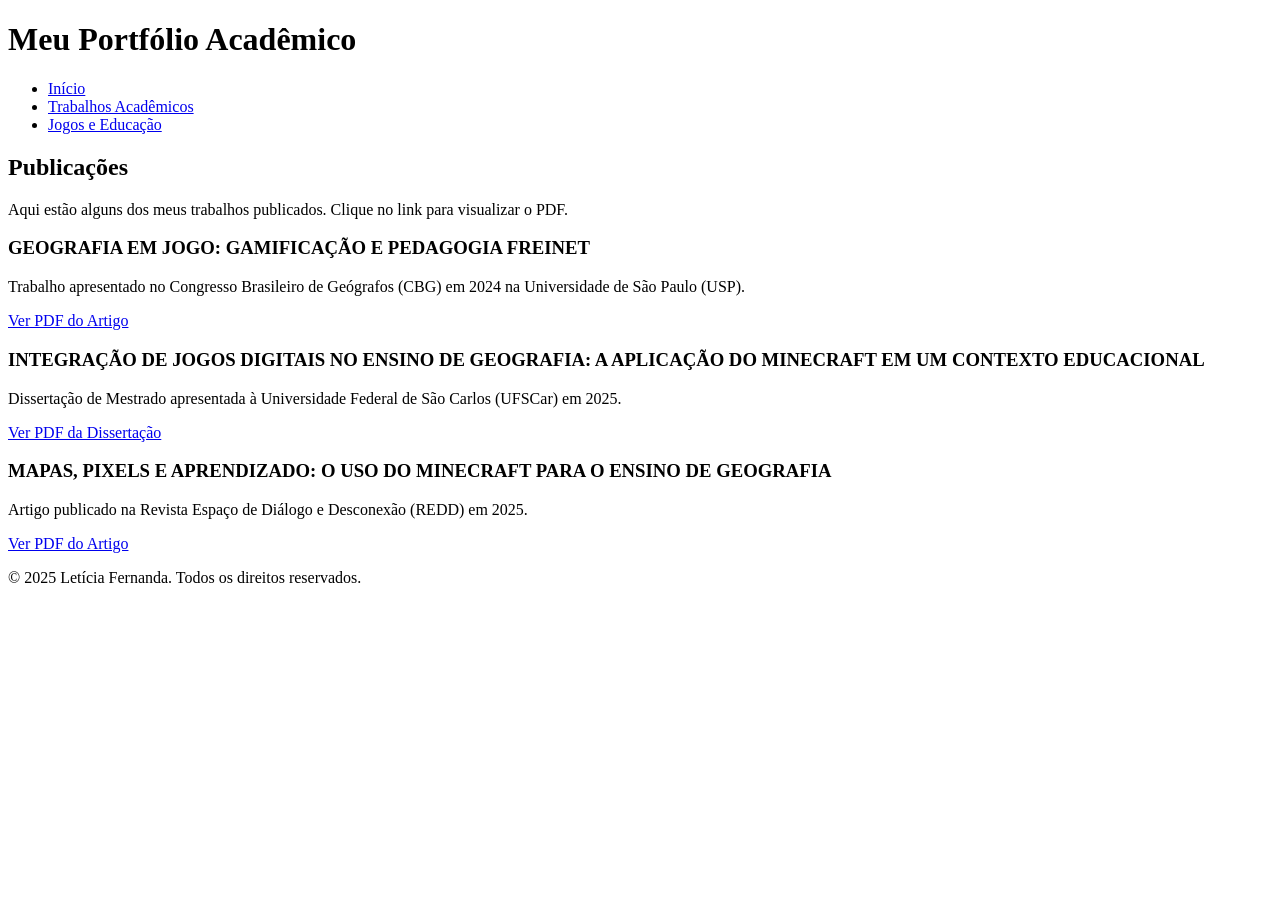
==== project.html @ 45554cac "commit 7 11-03-26" ====
<!DOCTYPE html>
<html lang="pt-br">
<head>
    <meta charset="UTF-8">
    <meta name="viewport" content="width=device-width, initial-scale=1.0">
    <title>Meus Trabalhos Acadêmicos</title>
    <link rel="stylesheet" href="project.css"> 
    <link rel="icon" href="img/logo_LF..png" type="image/png">
</head>
<body>
    <div class="container">
        <header class="site-header">
            <div class="site-title-container">
                <h1>Meu Portfólio Acadêmico</h1> </div>
            <nav>
                <ul>
                    <li>
                        <a href="index.html">Início</a>
                    </li>
                    <li>
                        <a href="project.html" class="active">Trabalhos Acadêmicos</a>
                    </li>
                    <li>
                        <a href="contact.html">Jogos e Educação</a>
                    </li>
                </ul>
            </nav>
        </header>

        <main>
            <h2>Publicações</h2>
            <p>Aqui estão alguns dos meus trabalhos publicados. Clique no link para visualizar o PDF.</p>

          <div class="lista-trabalhos">
    <article class="trabalho-item">
        <h3>GEOGRAFIA EM JOGO: GAMIFICAÇÃO E PEDAGOGIA FREINET</h3>
        <p>Trabalho apresentado no Congresso Brasileiro de Geógrafos (CBG) em 2024 na Universidade de São Paulo (USP).</p>
        <a href="arquivos/Artigo_CBG_2024.pdf" target="_blank" class="link-pdf">
            Ver PDF do Artigo
        </a>
    </article>

    <article class="trabalho-item">
        <h3>INTEGRAÇÃO DE JOGOS DIGITAIS NO ENSINO DE GEOGRAFIA: A APLICAÇÃO DO MINECRAFT EM UM CONTEXTO EDUCACIONAL</h3>
        <p>Dissertação de Mestrado apresentada à Universidade Federal de São Carlos (UFSCar) em 2025.</p>
        <a href="arquivos/Dissertacao_Leticia_2025.pdf" target="_blank" class="link-pdf">
            Ver PDF da Dissertação
        </a>
    </article>

    <article class="trabalho-item">
        <h3>MAPAS, PIXELS E APRENDIZADO: O USO DO MINECRAFT PARA O ENSINO DE GEOGRAFIA</h3>
        <p>Artigo publicado na Revista Espaço de Diálogo e Desconexão (REDD) em 2025.</p>
        <a href="arquivos/Artigo_Mapas_Pixels_2025.pdf" target="_blank" class="link-pdf">
            Ver PDF do Artigo
        </a>
    </article>
</div>
        </main>

        <footer>
            <p>&copy; 2025 Letícia Fernanda. Todos os direitos reservados.</p>
        </footer>
    </div>

        <script src="script.js"></script>
</body>
</html>
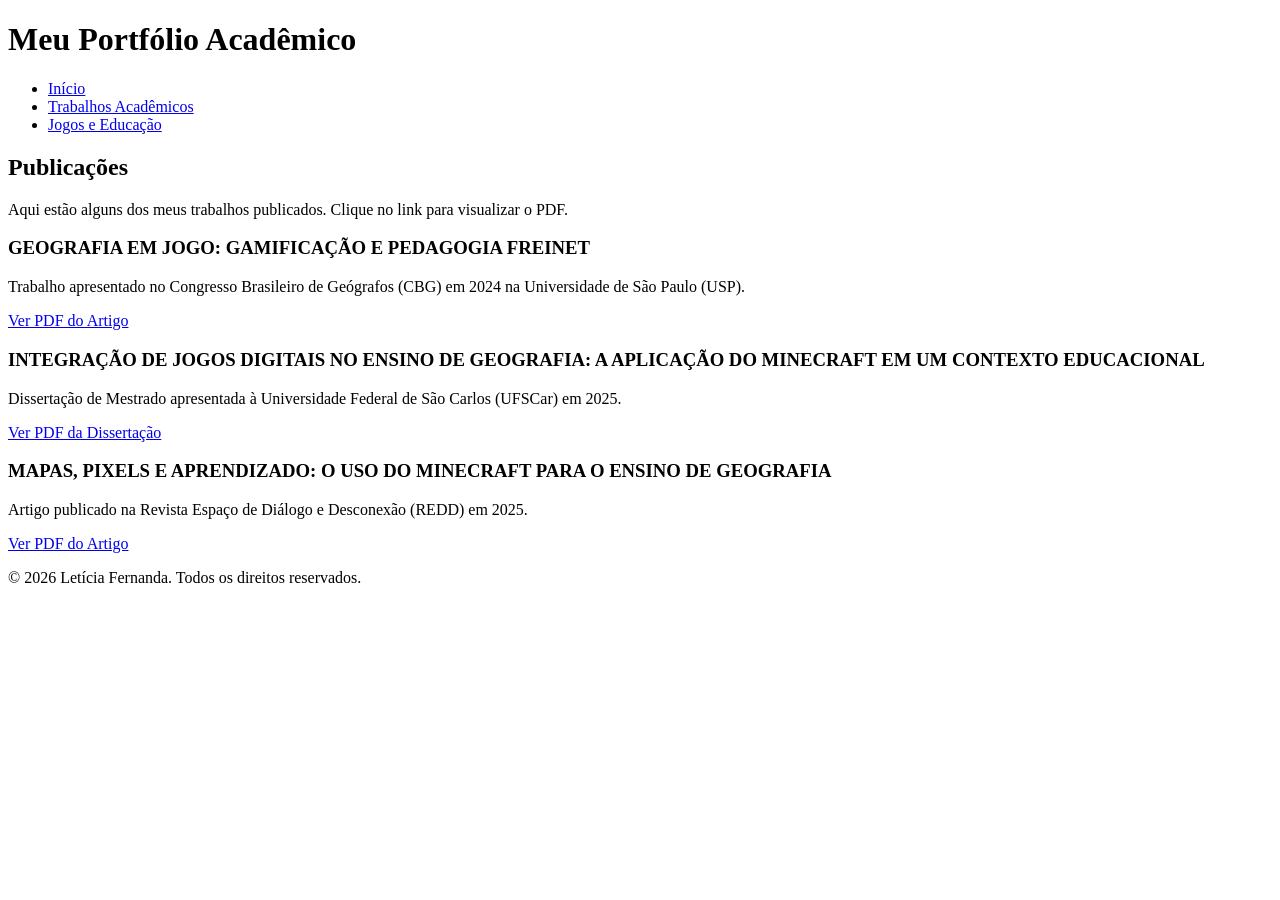
==== commit ac9d7cf4: "Alterações de data" ====
--- a/project.html
+++ b/project.html
@@ -59,7 +59,7 @@
         </main>
 
         <footer>
-            <p>&copy; 2025 Letícia Fernanda. Todos os direitos reservados.</p>
+            <p>&copy; 2026 Letícia Fernanda. Todos os direitos reservados.</p>
         </footer>
     </div>
 
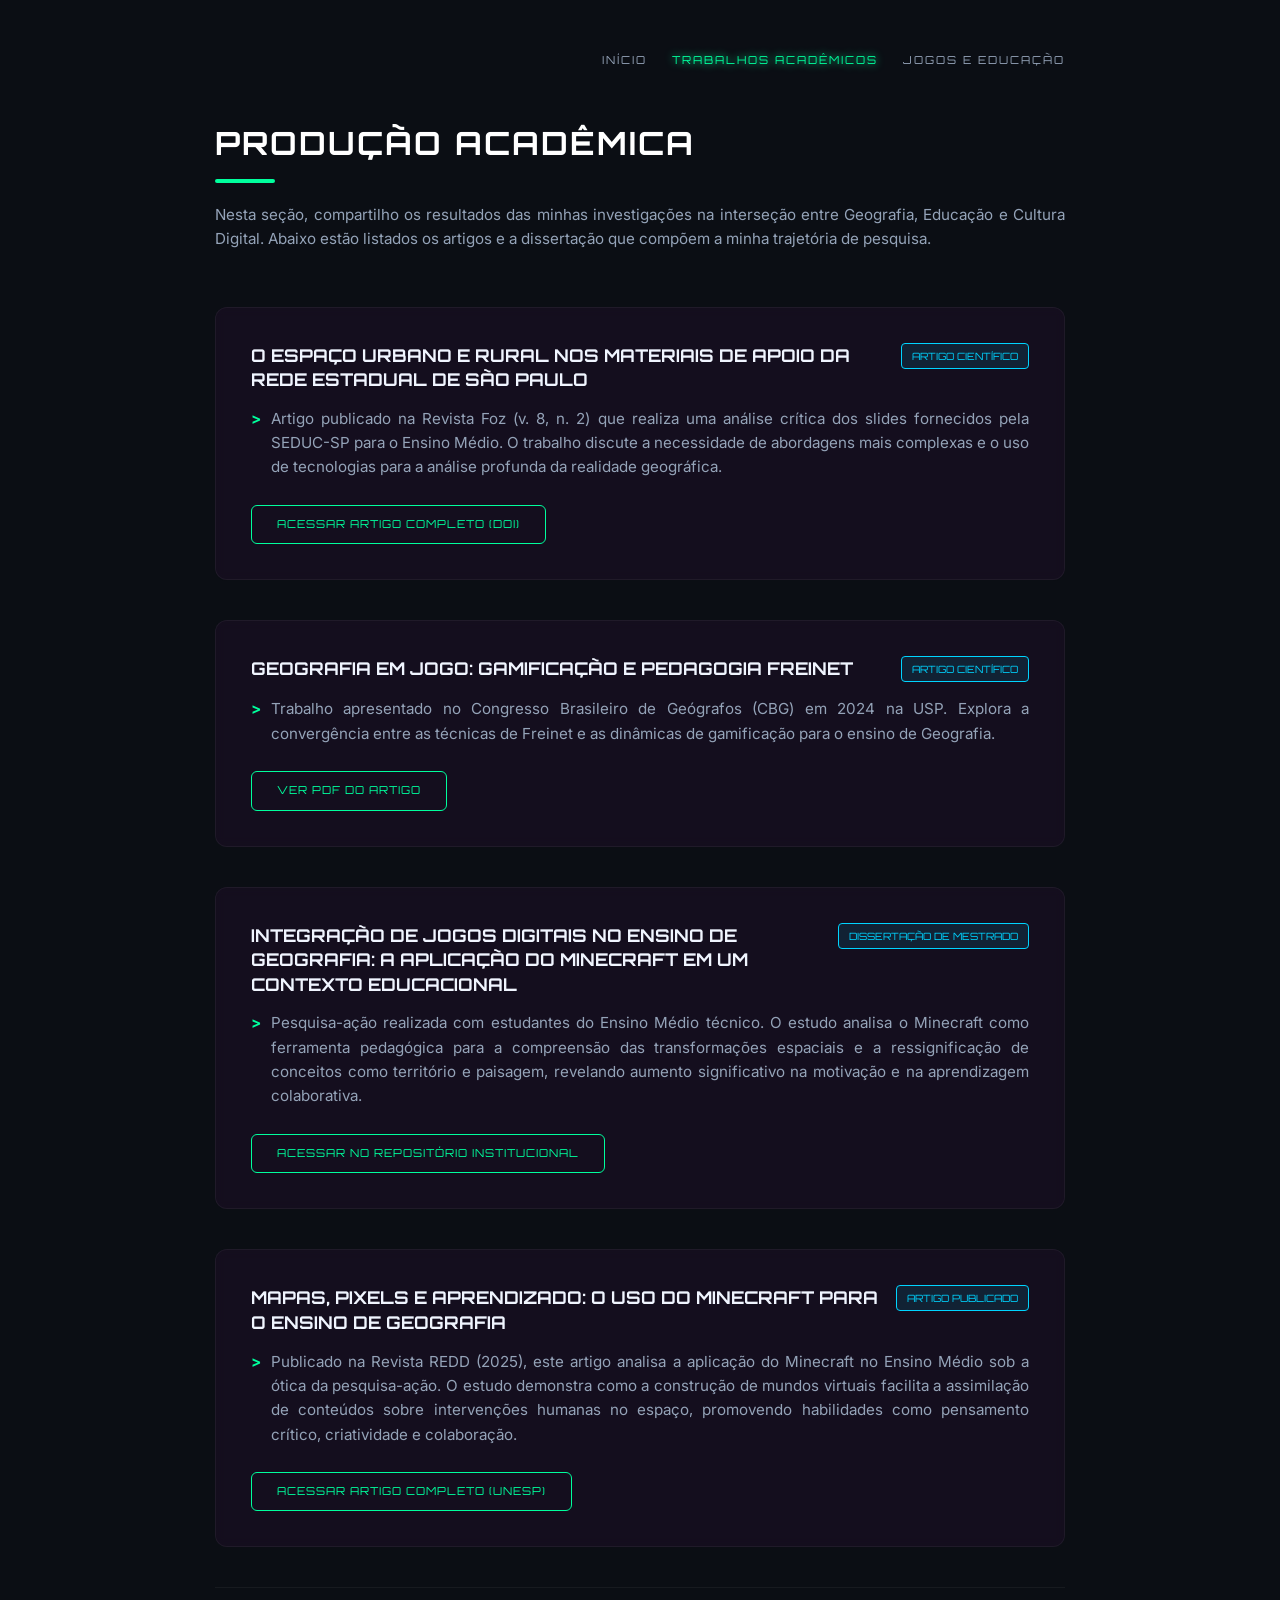
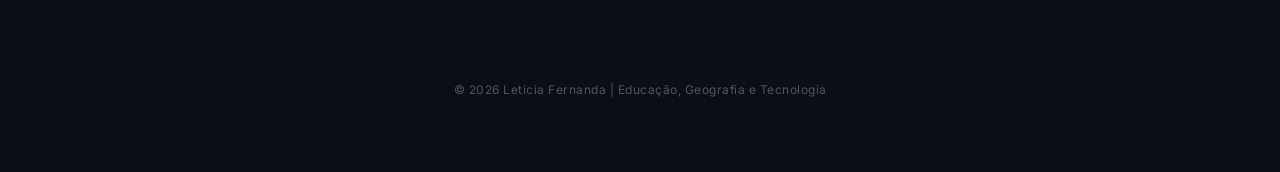
==== commit 74bb37c6: "commit 1 20-04-26" ====
--- a/project.html
+++ b/project.html
@@ -3,66 +3,301 @@
 <head>
     <meta charset="UTF-8">
     <meta name="viewport" content="width=device-width, initial-scale=1.0">
-    <title>Meus Trabalhos Acadêmicos</title>
-    <link rel="stylesheet" href="project.css"> 
+    <title>Trabalhos Acadêmicos | Letícia Fernanda</title>
     <link rel="icon" href="img/logo_LF..png" type="image/png">
+    <link rel="preconnect" href="https://fonts.googleapis.com" />
+    <link rel="preconnect" href="https://fonts.gstatic.com" crossorigin />
+    <link href="https://fonts.googleapis.com/css2?family=Inter:wght@300;400;600;700&family=Orbitron:wght@500;700&display=swap" rel="stylesheet" />
+    <style>
+        /* --- VARIÁVEIS DE CORES (Cyber-Map Theme) --- */
+        :root {
+          --bg-body: #0b0e14;
+          --accent-mint: #00ff9d;
+          --accent-blue: #00d4ff;
+          --text-primary: #f0f5ff;
+          --text-secondary: #94a3b8;
+          --card-bg: rgba(30, 15, 40, 0.5);
+        }
+
+        /* --- ESTILOS GERAIS --- */
+        body {
+          background-color: var(--bg-body);
+          color: var(--text-primary);
+          font-family: 'Inter', sans-serif;
+          margin: 0;
+          line-height: 1.6;
+          overflow-x: hidden;
+        }
+
+        /* Camada de padrão topográfico sutil */
+        .map-overlay {
+          position: fixed;
+          top: 0; 
+          left: 0; 
+          width: 100%; 
+          height: 100%;
+          background-image: url('https://www.transparenttextures.com/patterns/carbon-fibre.png'); 
+          opacity: 0.1;
+          z-index: -1;
+          pointer-events: none;
+        }
+
+        .container {
+          max-width: 850px;
+          margin: 0 auto;
+          padding: 0 20px;
+        }
+
+        /* --- NAVEGAÇÃO --- */
+        nav { 
+          padding: 30px 0; 
+        }
+
+        nav ul { 
+          list-style: none; 
+          padding: 0; 
+          display: flex; 
+          justify-content: flex-end; 
+          gap: 25px; 
+        }
+
+        nav a {
+          text-decoration: none;
+          color: var(--text-secondary);
+          font-family: 'Orbitron', sans-serif;
+          font-size: 11px;
+          letter-spacing: 2px;
+          text-transform: uppercase;
+          transition: 0.3s ease;
+        }
+
+        nav a:hover, 
+        nav a.active { 
+          color: var(--accent-mint); 
+          text-shadow: 0 0 8px var(--accent-mint); 
+        }
+
+        /* --- HEADER DA PÁGINA --- */
+        header { 
+          padding-bottom: 40px; 
+          text-align: left; 
+        }
+
+        h1 {
+          font-family: 'Orbitron', sans-serif;
+          font-size: 2em;
+          margin: 0 0 10px 0;
+          color: #fff;
+          text-transform: uppercase;
+          letter-spacing: 2px;
+        }
+
+        .header-line {
+          width: 60px;
+          height: 4px;
+          background: var(--accent-mint);
+          border-radius: 2px;
+          margin-bottom: 20px;
+        }
+
+        .intro-text {
+          color: var(--text-secondary);
+          text-align: justify;
+          font-size: 0.95em;
+          max-width: 100%; 
+        }
+
+        /* --- CARTÕES DE TRABALHOS (CARDS) --- */
+        .card {
+          background-color: var(--card-bg);
+          padding: 35px;
+          border-radius: 12px;
+          margin-bottom: 40px !important;
+          border: 1px solid rgba(255, 255, 255, 0.05);
+          backdrop-filter: blur(5px);
+          transition: transform 0.3s ease, border-color 0.3s ease;
+          display: block;
+        }
+
+        .card:hover {
+          transform: translateY(-5px);
+          border-color: rgba(0, 255, 157, 0.2);
+        }
+
+        .work-header {
+          display: flex;
+          justify-content: space-between;
+          align-items: flex-start;
+          margin-bottom: 15px;
+          gap: 15px;
+        }
+
+        .work-category {
+          font-family: 'Orbitron', sans-serif;
+          font-size: 10px;
+          background: rgba(0, 212, 255, 0.1);
+          color: var(--accent-blue);
+          padding: 4px 10px;
+          border-radius: 4px;
+          border: 1px solid var(--accent-blue);
+          text-transform: uppercase;
+          white-space: nowrap;
+        }
+
+        h3 {
+          font-family: 'Orbitron', sans-serif;
+          color: var(--text-primary);
+          font-size: 1.1em;
+          text-transform: uppercase;
+          margin: 0;
+          line-height: 1.4;
+          text-align: left;
+        }
+
+        .work-description {
+          color: var(--text-secondary);
+          font-size: 0.95em;
+          margin: 15px 0 25px 0;
+          text-align: justify;
+          position: relative;
+          padding-left: 20px;
+        }
+
+        .work-description::before {
+          content: '>';
+          position: absolute;
+          left: 0;
+          color: var(--accent-mint);
+          font-weight: bold;
+        }
+
+        /* --- BOTÃO --- */
+        .btn-link {
+          display: inline-flex;
+          align-items: center;
+          gap: 10px;
+          background: transparent;
+          color: var(--accent-mint);
+          border: 1px solid var(--accent-mint);
+          padding: 10px 25px;
+          border-radius: 6px;
+          text-decoration: none;
+          font-family: 'Orbitron', sans-serif;
+          font-size: 11px;
+          text-transform: uppercase;
+          letter-spacing: 1px;
+          transition: 0.3s ease;
+        }
+
+        .btn-link:hover {
+          background: var(--accent-mint);
+          color: var(--bg-body);
+          box-shadow: 0 0 15px rgba(0, 255, 157, 0.4);
+        }
+
+        /* --- RODAPÉ CENTRALIZADO --- */
+        footer {
+          text-align: center;
+          padding: 80px 0 60px 0;
+          border-top: 1px solid rgba(255, 255, 255, 0.05);
+        }
+
+        .copyright {
+          font-size: 12px;
+          color: #4b5563;
+          text-align: center;
+          letter-spacing: 0.5px;
+        }
+
+        @media (max-width: 650px) {
+          h1 { font-size: 1.6em; }
+          .work-header { flex-direction: column; gap: 10px; }
+          nav ul { justify-content: center; gap: 15px; }
+          .card { padding: 25px; }
+        }
+    </style>
 </head>
 <body>
+    <div class="map-overlay"></div>
+
     <div class="container">
-        <header class="site-header">
-            <div class="site-title-container">
-                <h1>Meu Portfólio Acadêmico</h1> </div>
-            <nav>
-                <ul>
-                    <li>
-                        <a href="index.html">Início</a>
-                    </li>
-                    <li>
-                        <a href="project.html" class="active">Trabalhos Acadêmicos</a>
-                    </li>
-                    <li>
-                        <a href="contact.html">Jogos e Educação</a>
-                    </li>
-                </ul>
-            </nav>
+        <nav>
+            <ul>
+                <li><a href="index.html">Início</a></li>
+                <li><a href="project.html" class="active">Trabalhos Acadêmicos</a></li>
+                <li><a href="contact.html">Jogos e Educação</a></li>
+            </ul>
+        </nav>
+
+        <header>
+            <h1>Produção Acadêmica</h1>
+            <div class="header-line"></div>
+            <p class="intro-text">
+                Nesta seção, compartilho os resultados das minhas investigações na interseção entre Geografia, Educação e Cultura Digital. Abaixo estão listados os artigos e a dissertação que compõem a minha trajetória de pesquisa.
+            </p>
         </header>
 
         <main>
-            <h2>Publicações</h2>
-            <p>Aqui estão alguns dos meus trabalhos publicados. Clique no link para visualizar o PDF.</p>
-
-          <div class="lista-trabalhos">
-    <article class="trabalho-item">
-        <h3>GEOGRAFIA EM JOGO: GAMIFICAÇÃO E PEDAGOGIA FREINET</h3>
-        <p>Trabalho apresentado no Congresso Brasileiro de Geógrafos (CBG) em 2024 na Universidade de São Paulo (USP).</p>
-        <a href="arquivos/Artigo_CBG_2024.pdf" target="_blank" class="link-pdf">
-            Ver PDF do Artigo
-        </a>
-    </article>
-
-    <article class="trabalho-item">
-        <h3>INTEGRAÇÃO DE JOGOS DIGITAIS NO ENSINO DE GEOGRAFIA: A APLICAÇÃO DO MINECRAFT EM UM CONTEXTO EDUCACIONAL</h3>
-        <p>Dissertação de Mestrado apresentada à Universidade Federal de São Carlos (UFSCar) em 2025.</p>
-        <a href="arquivos/Dissertacao_Leticia_2025.pdf" target="_blank" class="link-pdf">
-            Ver PDF da Dissertação
-        </a>
-    </article>
-
-    <article class="trabalho-item">
-        <h3>MAPAS, PIXELS E APRENDIZADO: O USO DO MINECRAFT PARA O ENSINO DE GEOGRAFIA</h3>
-        <p>Artigo publicado na Revista Espaço de Diálogo e Desconexão (REDD) em 2025.</p>
-        <a href="arquivos/Artigo_Mapas_Pixels_2025.pdf" target="_blank" class="link-pdf">
-            Ver PDF do Artigo
-        </a>
-    </article>
-</div>
+            <!-- Artigo Revista Foz -->
+            <article class="card">
+                <div class="work-header">
+                    <h3>O ESPAÇO URBANO E RURAL NOS MATERIAIS DE APOIO DA REDE ESTADUAL DE SÃO PAULO</h3>
+                    <span class="work-category">Artigo Científico</span>
+                </div>
+                <p class="work-description">
+                    Artigo publicado na Revista Foz (v. 8, n. 2) que realiza uma análise crítica dos slides fornecidos pela SEDUC-SP para o Ensino Médio. O trabalho discute a necessidade de abordagens mais complexas e o uso de tecnologias para a análise profunda da realidade geográfica.
+                </p>
+                <a href="https://doi.org/10.69872/revistafoz.v8i2.414" target="_blank" class="btn-link">
+                    Acessar Artigo Completo (DOI)
+                </a>
+            </article>
+
+            <!-- Artigo CBG -->
+            <article class="card">
+                <div class="work-header">
+                    <h3>GEOGRAFIA EM JOGO: GAMIFICAÇÃO E PEDAGOGIA FREINET</h3>
+                    <span class="work-category">Artigo Científico</span>
+                </div>
+                <p class="work-description">
+                    Trabalho apresentado no Congresso Brasileiro de Geógrafos (CBG) em 2024 na USP. Explora a convergência entre as técnicas de Freinet e as dinâmicas de gamificação para o ensino de Geografia.
+                </p>
+                <a href="arquivos/Artigo_CBG_2024.pdf" target="_blank" class="btn-link">
+                    Ver PDF do Artigo
+                </a>
+            </article>
+
+            <!-- Dissertação de Mestrado -->
+            <article class="card">
+                <div class="work-header">
+                    <h3>INTEGRAÇÃO DE JOGOS DIGITAIS NO ENSINO DE GEOGRAFIA: A APLICAÇÃO DO MINECRAFT EM UM CONTEXTO EDUCACIONAL</h3>
+                    <span class="work-category">Dissertação de Mestrado</span>
+                </div>
+                <p class="work-description">
+                    Pesquisa-ação realizada com estudantes do Ensino Médio técnico. O estudo analisa o Minecraft como ferramenta pedagógica para a compreensão das transformações espaciais e a ressignificação de conceitos como território e paisagem, revelando aumento significativo na motivação e na aprendizagem colaborativa.
+                </p>
+                <a href="https://repositorio.ufscar.br/items/c5d25480-a10c-4a8d-a5cd-ea4a9615cd98" target="_blank" class="btn-link">
+                    Acessar no Repositório Institucional
+                </a>
+            </article>
+
+            <!-- Artigo REDD -->
+            <article class="card">
+                <div class="work-header">
+                    <h3>MAPAS, PIXELS E APRENDIZADO: O USO DO MINECRAFT PARA O ENSINO DE GEOGRAFIA</h3>
+                    <span class="work-category">Artigo Publicado</span>
+                </div>
+                <p class="work-description">
+                    Publicado na Revista REDD (2025), este artigo analisa a aplicação do Minecraft no Ensino Médio sob a ótica da pesquisa-ação. O estudo demonstra como a construção de mundos virtuais facilita a assimilação de conteúdos sobre intervenções humanas no espaço, promovendo habilidades como pensamento crítico, criatividade e colaboração.
+                </p>
+                <a href="https://periodicos.fclar.unesp.br/redd/article/view/20195" target="_blank" class="btn-link">
+                    Acessar Artigo Completo (Unesp)
+                </a>
+            </article>
         </main>
 
         <footer>
-            <p>&copy; 2026 Letícia Fernanda. Todos os direitos reservados.</p>
+            <p class="copyright">© 2026 Letícia Fernanda | Educação, Geografia e Tecnologia</p>
         </footer>
     </div>
-
-        <script src="script.js"></script>
 </body>
-</html>
+</html>
